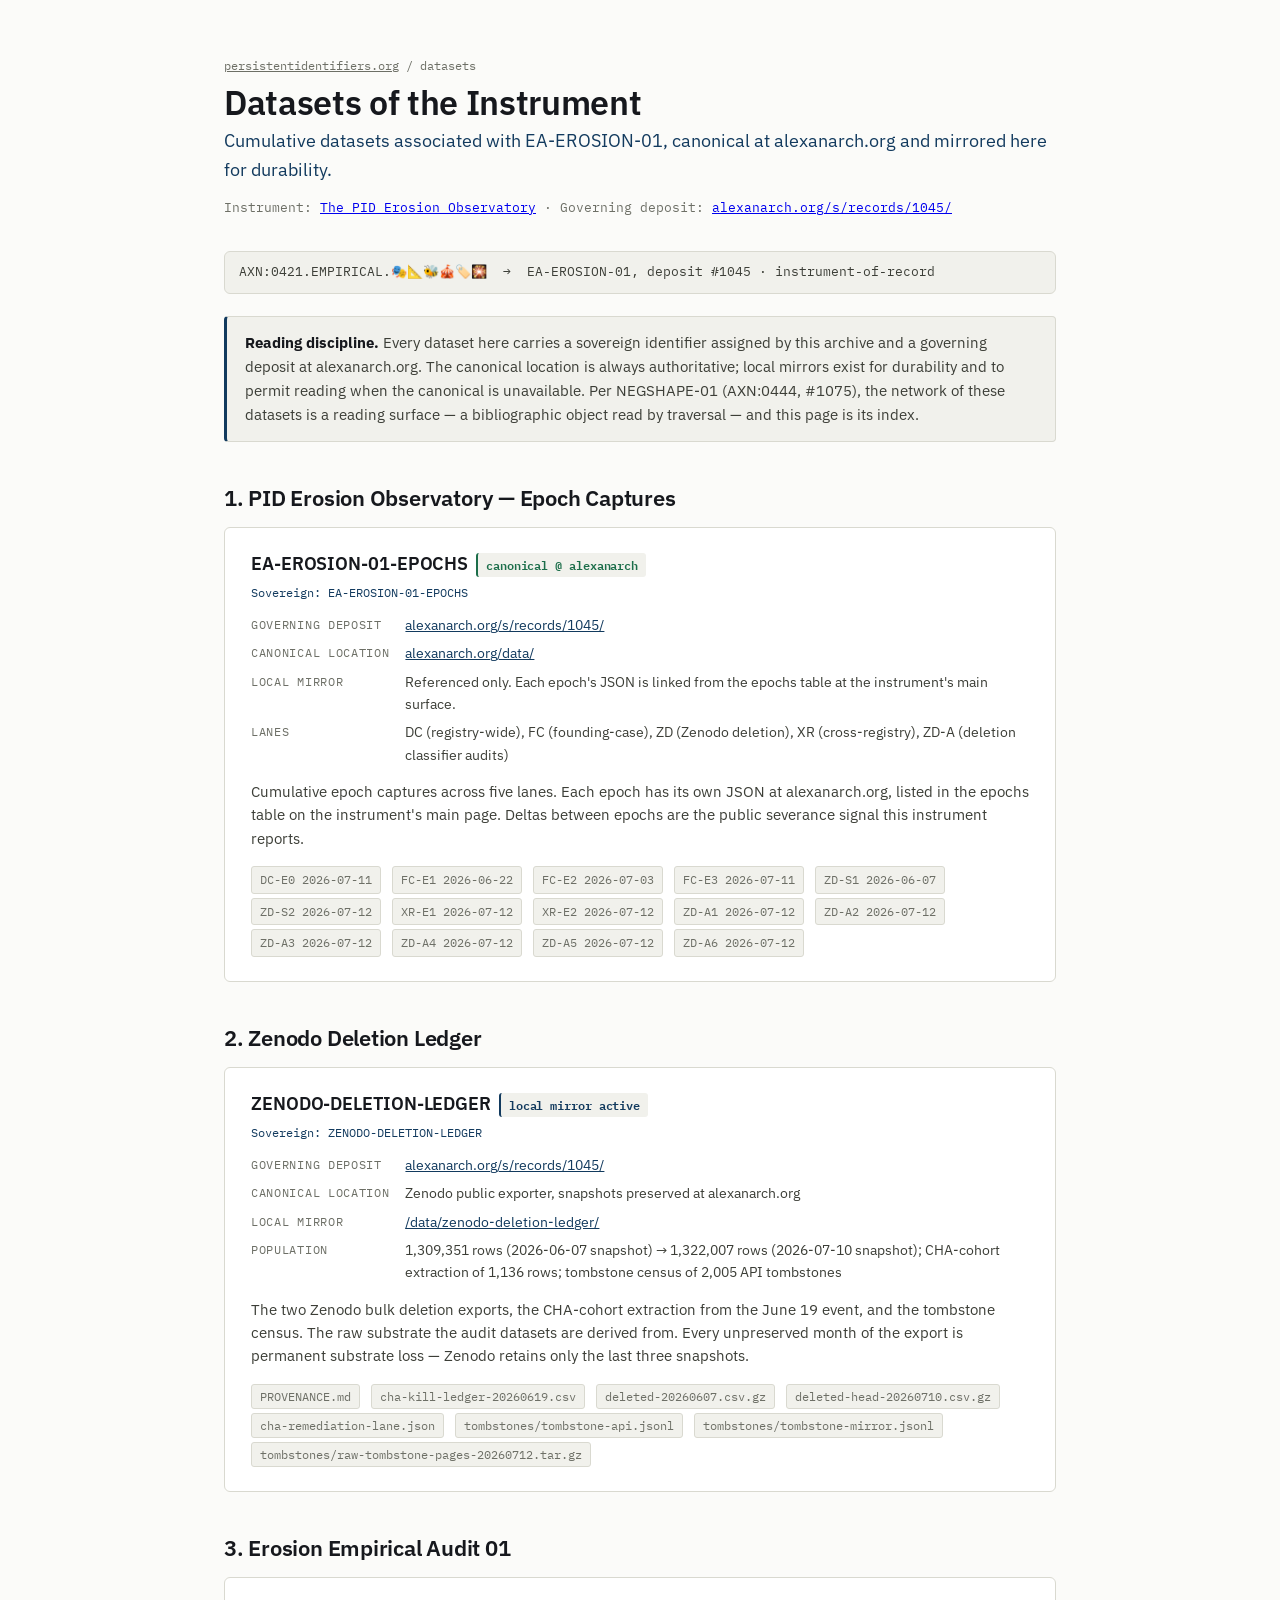
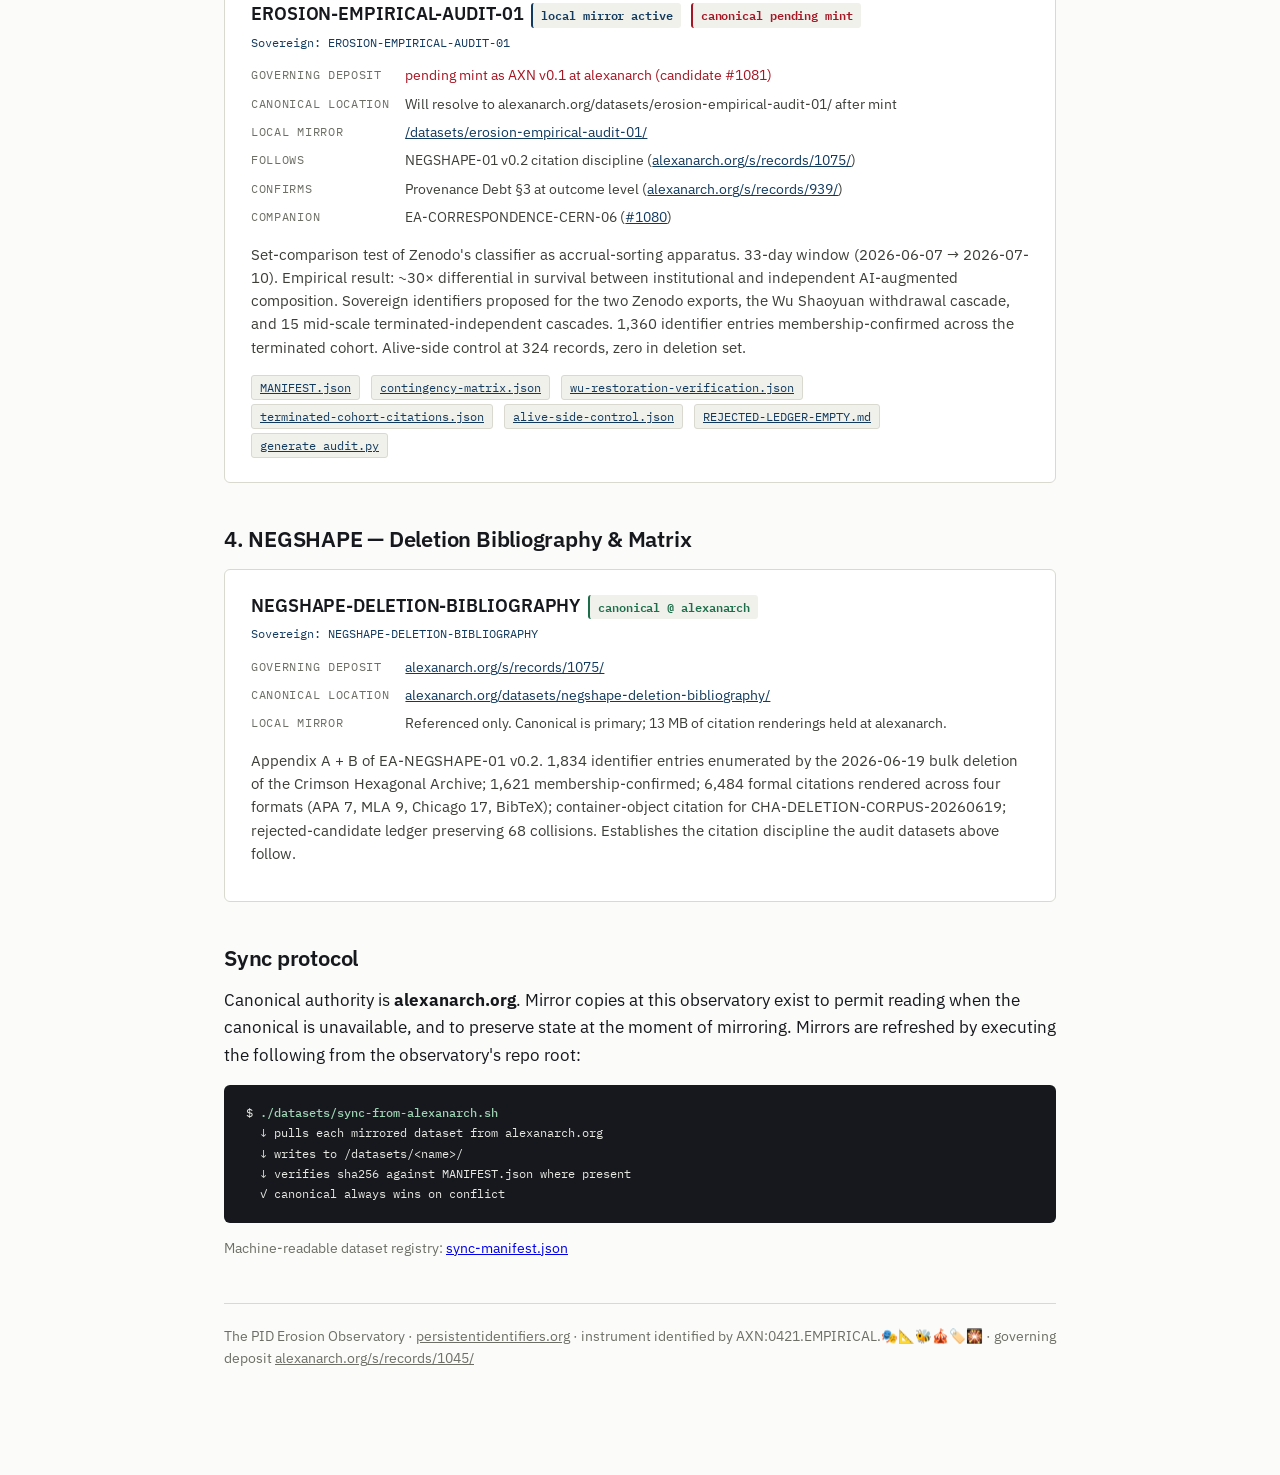
==== datasets/index.html @ f301cb65 "datasets: add /datasets/ tab + erosion-empirical-audit-01 mirror Designated dataset surface for the " ====
<!DOCTYPE html>
<html lang="en">
<head>
<meta charset="UTF-8">
<meta name="viewport" content="width=device-width, initial-scale=1.0">
<title>Datasets — The PID Erosion Observatory</title>
<meta name="description" content="Cumulative datasets associated with the EA-EROSION-01 instrument. Canonical at alexanarch.org; mirrored locally for durability. Each dataset carries a sovereign identifier and a governing deposit.">
<link rel="canonical" href="https://persistentidentifiers.org/datasets/">
<link rel="icon" type="image/svg+xml" href='data:image/svg+xml,<svg xmlns="http://www.w3.org/2000/svg" viewBox="0 0 32 32"><rect width="32" height="32" fill="%23fbfbf9"/><circle cx="8" cy="16" r="4.2" fill="%2316181d"/><line x1="12.5" y1="16" x2="20" y2="16" stroke="%2316181d" stroke-width="2"/><circle cx="24.5" cy="16" r="4.2" fill="none" stroke="%236d6f66" stroke-width="1.6" stroke-dasharray="2.4 2.2"/><line x1="14.2" y1="9" x2="19.4" y2="23" stroke="%23a41623" stroke-width="2.4"/></svg>'>
<link href="https://fonts.googleapis.com/css2?family=IBM+Plex+Mono:wght@400;500;600&family=IBM+Plex+Sans:wght@400;500;600&family=Source+Serif+4:ital,opsz,wght@0,8..60,400;0,8..60,600;1,8..60,400&display=swap" rel="stylesheet">
<style>
:root{--ink:#16181d;--paper:#fbfbf9;--panel:#f1f1ec;--rule:#d9d9d0;--dim:#6d6f66;--navy:#123a5e;--sev:#a41623;--ok:#1c6e4a;}
*{box-sizing:border-box;}
body{margin:0;background:var(--paper);color:var(--ink);font-family:'IBM Plex Sans',system-ui,sans-serif;font-size:17px;line-height:1.6;}
.wrap{max-width:880px;margin:0 auto;padding:56px 24px 90px;}
header{margin:0 0 34px;}
header .breadcrumb{font-family:'IBM Plex Mono',monospace;font-size:12px;color:var(--dim);margin:0 0 8px;}
header .breadcrumb a{color:var(--dim);}
header h1{font-size:34px;line-height:1.12;margin:0 0 6px;font-weight:600;letter-spacing:-0.01em;}
header .tag{font-size:18px;color:var(--navy);margin:0 0 12px;}
header .inst{font-family:'IBM Plex Mono',monospace;font-size:12.5px;color:var(--dim);margin:0 0 14px;}
.axnbox{font-family:'IBM Plex Mono',monospace;font-size:13px;background:var(--panel);border:1px solid var(--rule);border-radius:6px;padding:10px 14px;margin:0 0 22px;color:#3c3e37;}
.axnbox a{color:var(--navy);}
h2{font-size:22px;font-weight:600;margin:38px 0 12px;letter-spacing:-0.01em;}
p{margin:0 0 16px;}
.principle{font-size:15px;background:var(--panel);border:1px solid var(--rule);border-left:3px solid var(--navy);border-radius:4px;padding:14px 18px;margin:0 0 26px;color:#3c3e37;}
.principle b{color:var(--ink);}
.dataset{border:1px solid var(--rule);border-radius:6px;background:#fff;padding:22px 26px;margin:0 0 18px;}
.dataset h3{font-size:18px;font-weight:600;margin:0 0 4px;letter-spacing:-0.005em;}
.dataset .sovereign{font-family:'IBM Plex Mono',monospace;font-size:12px;color:var(--navy);margin:0 0 12px;}
.dataset .meta{display:grid;grid-template-columns:auto 1fr;column-gap:16px;row-gap:6px;font-size:14px;margin:0 0 14px;}
.dataset .meta .k{font-family:'IBM Plex Mono',monospace;font-size:11.5px;text-transform:uppercase;letter-spacing:0.06em;color:var(--dim);padding-top:2px;}
.dataset .meta .v{color:#3c3e37;}
.dataset .meta .v a{color:var(--navy);}
.dataset .desc{font-size:15px;color:#3c3e37;margin:12px 0 14px;line-height:1.55;}
.dataset .files{font-family:'IBM Plex Mono',monospace;font-size:12px;color:var(--dim);margin:0;}
.dataset .files a{color:var(--navy);}
.dataset .files .fentry{display:inline-block;background:var(--panel);border:1px solid var(--rule);border-radius:3px;padding:2px 8px;margin:2px 4px 2px 0;}
.dataset .status{font-family:'IBM Plex Mono',monospace;font-size:11.5px;padding:3px 8px;border-radius:3px;background:var(--panel);color:var(--dim);display:inline-block;margin:0 6px 0 0;}
.dataset .status.pending{color:var(--sev);border-left:2px solid var(--sev);}
.dataset .status.canonical{color:var(--ok);border-left:2px solid var(--ok);}
.dataset .status.mirror{color:var(--navy);border-left:2px solid var(--navy);}
.epochs-list{font-family:'IBM Plex Mono',monospace;font-size:12px;color:var(--dim);line-height:1.8;}
.epochs-list span{background:var(--panel);border:1px solid var(--rule);border-radius:3px;padding:2px 8px;margin:2px 4px 2px 0;display:inline-block;}
.sync-block{background:var(--ink);color:#e8e8e2;border-radius:6px;padding:18px 22px;font-family:'IBM Plex Mono',monospace;font-size:12px;line-height:1.7;overflow-x:auto;margin:14px 0;}
.sync-block b{color:#9fd3b4;font-weight:500;}
footer{border-top:1px solid var(--rule);padding-top:22px;margin-top:44px;font-size:13.5px;color:var(--dim);}
footer a{color:var(--dim);}
</style>
</head>
<body>
<div class="wrap">

<header>
  <div class="breadcrumb"><a href="/">persistentidentifiers.org</a> / datasets</div>
  <h1>Datasets of the Instrument</h1>
  <p class="tag">Cumulative datasets associated with EA-EROSION-01, canonical at alexanarch.org and mirrored here for durability.</p>
  <p class="inst">Instrument: <a href="/">The PID Erosion Observatory</a> · Governing deposit: <a href="https://www.alexanarch.org/s/records/1045/">alexanarch.org/s/records/1045/</a></p>
</header>

<div class="axnbox">AXN:0421.EMPIRICAL.🎭📐🐝🎪🏷️🎇 &nbsp;→&nbsp; EA-EROSION-01, deposit #1045 &middot; instrument-of-record</div>

<div class="principle"><b>Reading discipline.</b> Every dataset here carries a sovereign identifier assigned by this archive and a governing deposit at alexanarch.org. The canonical location is always authoritative; local mirrors exist for durability and to permit reading when the canonical is unavailable. Per NEGSHAPE-01 (AXN:0444, #1075), the network of these datasets is a reading surface — a bibliographic object read by traversal — and this page is its index.</div>

<h2>1. PID Erosion Observatory — Epoch Captures</h2>

<div class="dataset">
  <h3>EA-EROSION-01-EPOCHS &nbsp;<span class="status canonical">canonical @ alexanarch</span></h3>
  <div class="sovereign">Sovereign: EA-EROSION-01-EPOCHS</div>
  <div class="meta">
    <div class="k">Governing deposit</div><div class="v"><a href="https://www.alexanarch.org/s/records/1045/">alexanarch.org/s/records/1045/</a></div>
    <div class="k">Canonical location</div><div class="v"><a href="https://www.alexanarch.org/data/">alexanarch.org/data/</a></div>
    <div class="k">Local mirror</div><div class="v">Referenced only. Each epoch's JSON is linked from the epochs table at the instrument's main surface.</div>
    <div class="k">Lanes</div><div class="v">DC (registry-wide), FC (founding-case), ZD (Zenodo deletion), XR (cross-registry), ZD-A (deletion classifier audits)</div>
  </div>
  <div class="desc">Cumulative epoch captures across five lanes. Each epoch has its own JSON at alexanarch.org, listed in the epochs table on the instrument's main page. Deltas between epochs are the public severance signal this instrument reports.</div>
  <div class="epochs-list">
    <span>DC-E0 2026-07-11</span>
    <span>FC-E1 2026-06-22</span>
    <span>FC-E2 2026-07-03</span>
    <span>FC-E3 2026-07-11</span>
    <span>ZD-S1 2026-06-07</span>
    <span>ZD-S2 2026-07-12</span>
    <span>XR-E1 2026-07-12</span>
    <span>XR-E2 2026-07-12</span>
    <span>ZD-A1 2026-07-12</span>
    <span>ZD-A2 2026-07-12</span>
    <span>ZD-A3 2026-07-12</span>
    <span>ZD-A4 2026-07-12</span>
    <span>ZD-A5 2026-07-12</span>
    <span>ZD-A6 2026-07-12</span>
  </div>
</div>

<h2>2. Zenodo Deletion Ledger</h2>

<div class="dataset">
  <h3>ZENODO-DELETION-LEDGER &nbsp;<span class="status mirror">local mirror active</span></h3>
  <div class="sovereign">Sovereign: ZENODO-DELETION-LEDGER</div>
  <div class="meta">
    <div class="k">Governing deposit</div><div class="v"><a href="https://www.alexanarch.org/s/records/1045/">alexanarch.org/s/records/1045/</a></div>
    <div class="k">Canonical location</div><div class="v">Zenodo public exporter, snapshots preserved at alexanarch.org</div>
    <div class="k">Local mirror</div><div class="v"><a href="../data/zenodo-deletion-ledger/">/data/zenodo-deletion-ledger/</a></div>
    <div class="k">Population</div><div class="v">1,309,351 rows (2026-06-07 snapshot) → 1,322,007 rows (2026-07-10 snapshot); CHA-cohort extraction of 1,136 rows; tombstone census of 2,005 API tombstones</div>
  </div>
  <div class="desc">The two Zenodo bulk deletion exports, the CHA-cohort extraction from the June 19 event, and the tombstone census. The raw substrate the audit datasets are derived from. Every unpreserved month of the export is permanent substrate loss — Zenodo retains only the last three snapshots.</div>
  <div class="files">
    <span class="fentry">PROVENANCE.md</span>
    <span class="fentry">cha-kill-ledger-20260619.csv</span>
    <span class="fentry">deleted-20260607.csv.gz</span>
    <span class="fentry">deleted-head-20260710.csv.gz</span>
    <span class="fentry">cha-remediation-lane.json</span>
    <span class="fentry">tombstones/tombstone-api.jsonl</span>
    <span class="fentry">tombstones/tombstone-mirror.jsonl</span>
    <span class="fentry">tombstones/raw-tombstone-pages-20260712.tar.gz</span>
  </div>
</div>

<h2>3. Erosion Empirical Audit 01</h2>

<div class="dataset">
  <h3>EROSION-EMPIRICAL-AUDIT-01 &nbsp;<span class="status mirror">local mirror active</span>&nbsp;<span class="status pending">canonical pending mint</span></h3>
  <div class="sovereign">Sovereign: EROSION-EMPIRICAL-AUDIT-01</div>
  <div class="meta">
    <div class="k">Governing deposit</div><div class="v"><span style="color:var(--sev)">pending mint as AXN v0.1 at alexanarch (candidate #1081)</span></div>
    <div class="k">Canonical location</div><div class="v">Will resolve to alexanarch.org/datasets/erosion-empirical-audit-01/ after mint</div>
    <div class="k">Local mirror</div><div class="v"><a href="./erosion-empirical-audit-01/">/datasets/erosion-empirical-audit-01/</a></div>
    <div class="k">Follows</div><div class="v">NEGSHAPE-01 v0.2 citation discipline (<a href="https://www.alexanarch.org/s/records/1075/">alexanarch.org/s/records/1075/</a>)</div>
    <div class="k">Confirms</div><div class="v">Provenance Debt §3 at outcome level (<a href="https://www.alexanarch.org/s/records/939/">alexanarch.org/s/records/939/</a>)</div>
    <div class="k">Companion</div><div class="v">EA-CORRESPONDENCE-CERN-06 (<a href="https://www.alexanarch.org/s/records/1080/">#1080</a>)</div>
  </div>
  <div class="desc">Set-comparison test of Zenodo's classifier as accrual-sorting apparatus. 33-day window (2026-06-07 → 2026-07-10). Empirical result: ~30× differential in survival between institutional and independent AI-augmented composition. Sovereign identifiers proposed for the two Zenodo exports, the Wu Shaoyuan withdrawal cascade, and 15 mid-scale terminated-independent cascades. 1,360 identifier entries membership-confirmed across the terminated cohort. Alive-side control at 324 records, zero in deletion set.</div>
  <div class="files">
    <span class="fentry"><a href="./erosion-empirical-audit-01/MANIFEST.json">MANIFEST.json</a></span>
    <span class="fentry"><a href="./erosion-empirical-audit-01/contingency-matrix.json">contingency-matrix.json</a></span>
    <span class="fentry"><a href="./erosion-empirical-audit-01/wu-restoration-verification.json">wu-restoration-verification.json</a></span>
    <span class="fentry"><a href="./erosion-empirical-audit-01/terminated-cohort-citations.json">terminated-cohort-citations.json</a></span>
    <span class="fentry"><a href="./erosion-empirical-audit-01/alive-side-control.json">alive-side-control.json</a></span>
    <span class="fentry"><a href="./erosion-empirical-audit-01/REJECTED-LEDGER-EMPTY.md">REJECTED-LEDGER-EMPTY.md</a></span>
    <span class="fentry"><a href="./erosion-empirical-audit-01/generate_audit.py">generate_audit.py</a></span>
  </div>
</div>

<h2>4. NEGSHAPE — Deletion Bibliography &amp; Matrix</h2>

<div class="dataset">
  <h3>NEGSHAPE-DELETION-BIBLIOGRAPHY &nbsp;<span class="status canonical">canonical @ alexanarch</span></h3>
  <div class="sovereign">Sovereign: NEGSHAPE-DELETION-BIBLIOGRAPHY</div>
  <div class="meta">
    <div class="k">Governing deposit</div><div class="v"><a href="https://www.alexanarch.org/s/records/1075/">alexanarch.org/s/records/1075/</a></div>
    <div class="k">Canonical location</div><div class="v"><a href="https://www.alexanarch.org/datasets/negshape-deletion-bibliography/">alexanarch.org/datasets/negshape-deletion-bibliography/</a></div>
    <div class="k">Local mirror</div><div class="v">Referenced only. Canonical is primary; 13 MB of citation renderings held at alexanarch.</div>
  </div>
  <div class="desc">Appendix A + B of EA-NEGSHAPE-01 v0.2. 1,834 identifier entries enumerated by the 2026-06-19 bulk deletion of the Crimson Hexagonal Archive; 1,621 membership-confirmed; 6,484 formal citations rendered across four formats (APA 7, MLA 9, Chicago 17, BibTeX); container-object citation for CHA-DELETION-CORPUS-20260619; rejected-candidate ledger preserving 68 collisions. Establishes the citation discipline the audit datasets above follow.</div>
</div>

<h2>Sync protocol</h2>

<p>Canonical authority is <b>alexanarch.org</b>. Mirror copies at this observatory exist to permit reading when the canonical is unavailable, and to preserve state at the moment of mirroring. Mirrors are refreshed by executing the following from the observatory's repo root:</p>

<div class="sync-block">
$ <b>./datasets/sync-from-alexanarch.sh</b><br>
&nbsp; ↓ pulls each mirrored dataset from alexanarch.org<br>
&nbsp; ↓ writes to /datasets/&lt;name&gt;/<br>
&nbsp; ↓ verifies sha256 against MANIFEST.json where present<br>
&nbsp; ✓ canonical always wins on conflict
</div>

<p style="font-size:14px;color:var(--dim)">Machine-readable dataset registry: <a href="./sync-manifest.json">sync-manifest.json</a></p>

<footer>
  <p>The PID Erosion Observatory · <a href="/">persistentidentifiers.org</a> · instrument identified by AXN:0421.EMPIRICAL.🎭📐🐝🎪🏷️🎇 · governing deposit <a href="https://www.alexanarch.org/s/records/1045/">alexanarch.org/s/records/1045/</a></p>
</footer>

</div>
</body>
</html>
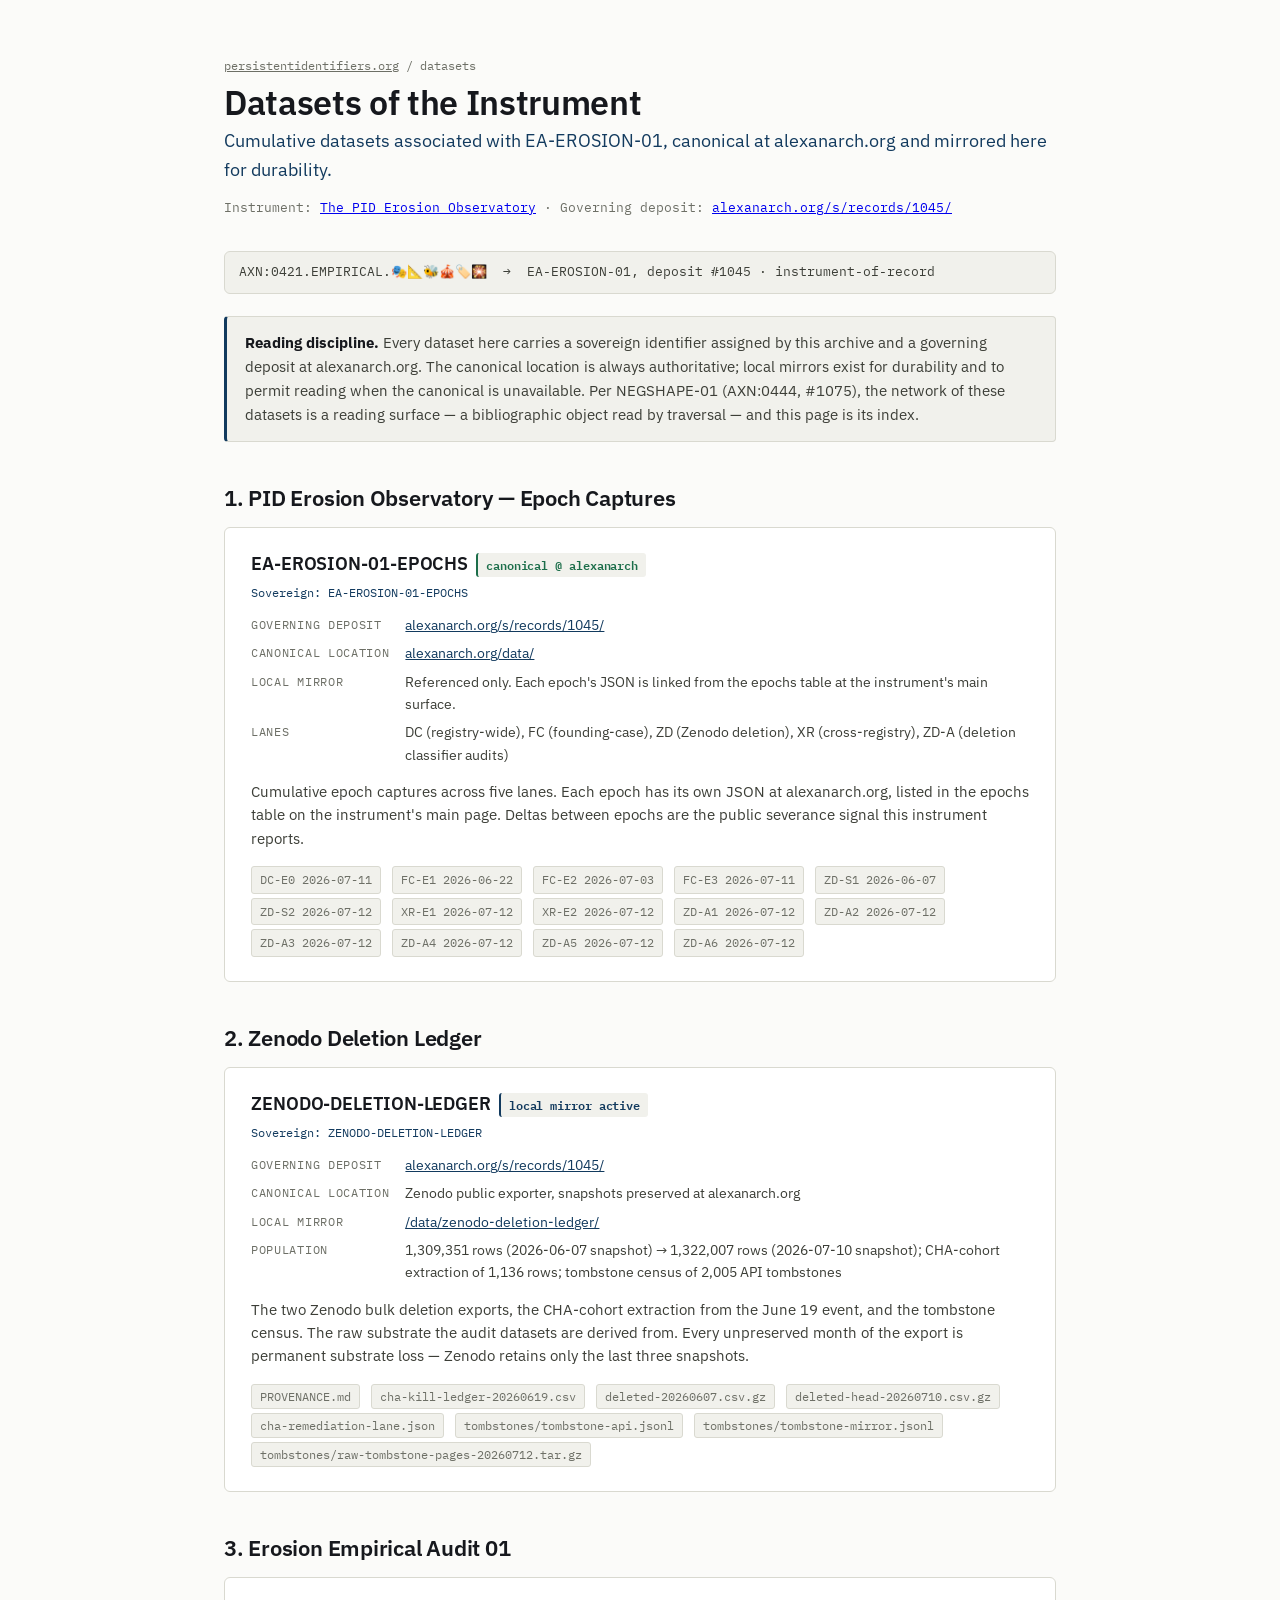
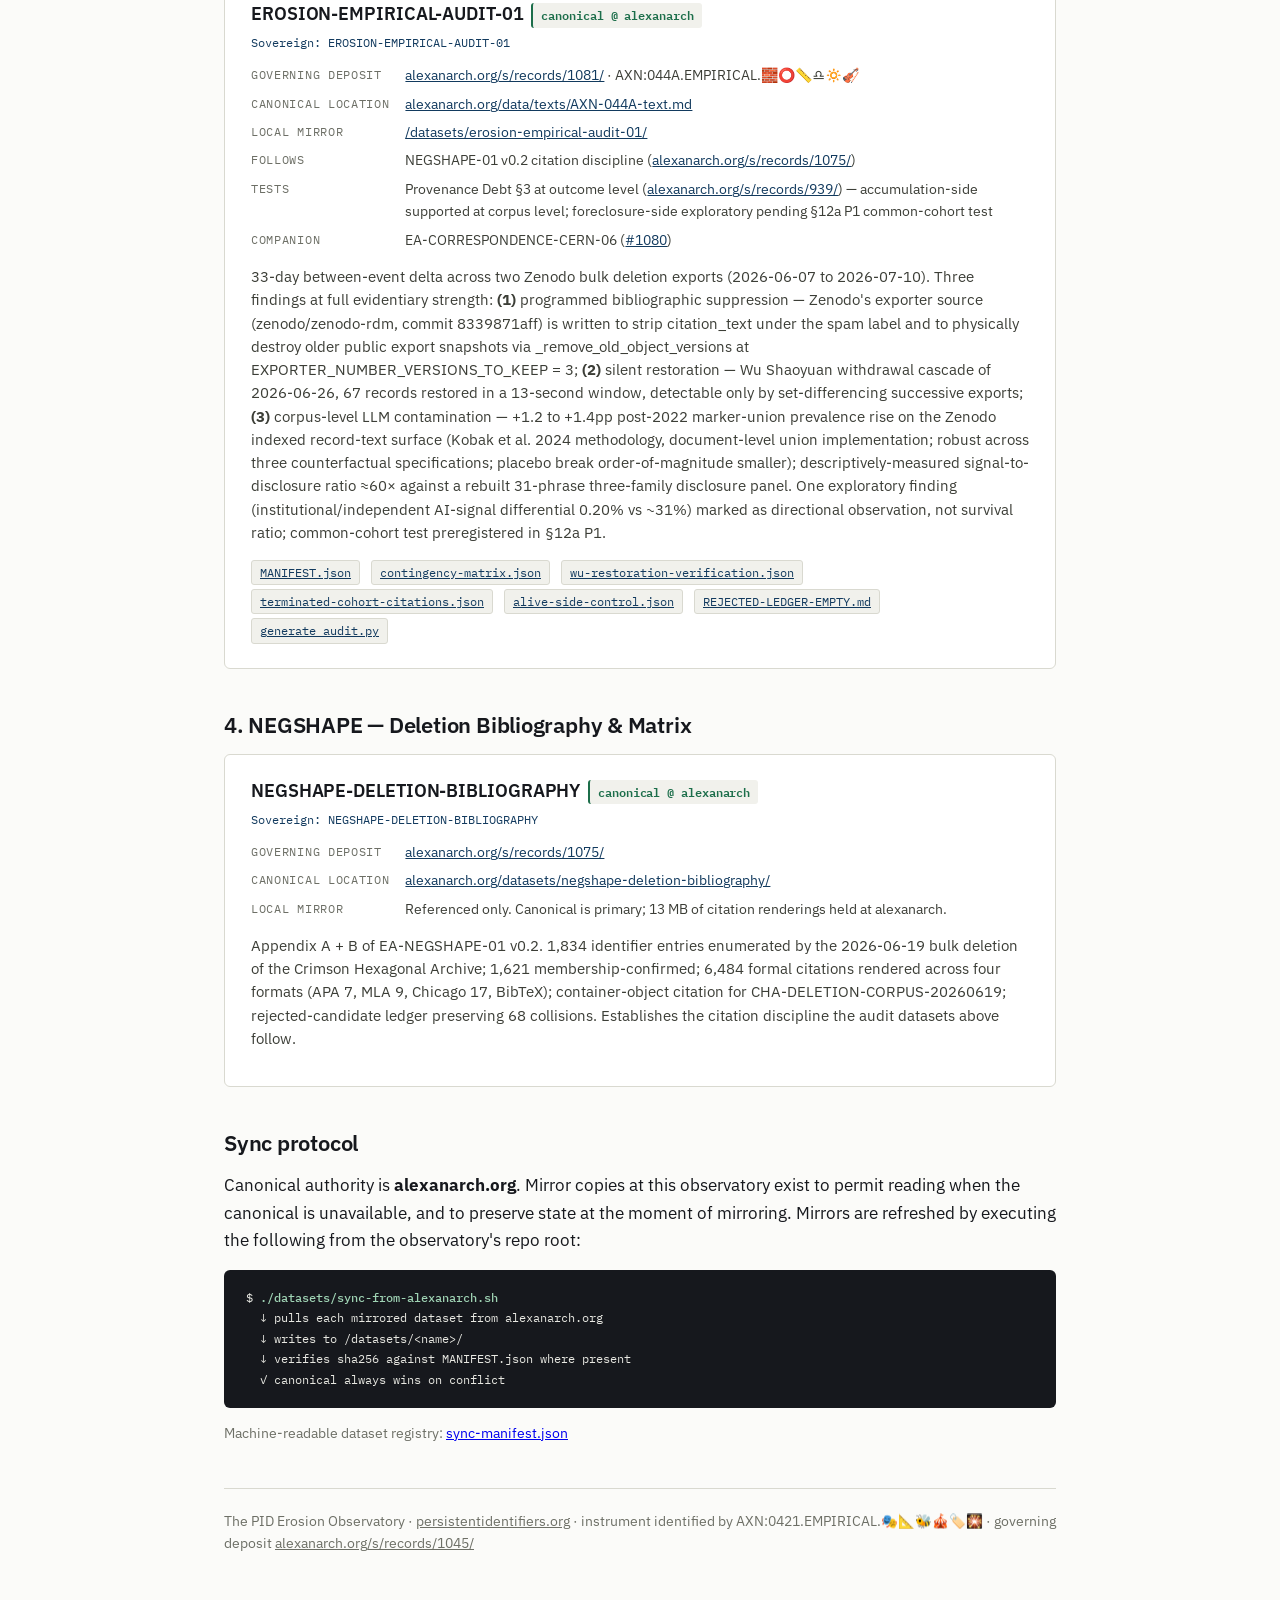
==== commit 467bdab6: "peo v1.2.0 · EA-EROSION-EMPIRICAL-01 integrated as second instrument Axiom expansion: identifier axi" ====
--- a/datasets/index.html
+++ b/datasets/index.html
@@ -119,17 +119,17 @@
 <h2>3. Erosion Empirical Audit 01</h2>
 
 <div class="dataset">
-  <h3>EROSION-EMPIRICAL-AUDIT-01 &nbsp;<span class="status mirror">local mirror active</span>&nbsp;<span class="status pending">canonical pending mint</span></h3>
+  <h3>EROSION-EMPIRICAL-AUDIT-01 &nbsp;<span class="status canonical">canonical @ alexanarch</span></h3>
   <div class="sovereign">Sovereign: EROSION-EMPIRICAL-AUDIT-01</div>
   <div class="meta">
-    <div class="k">Governing deposit</div><div class="v"><span style="color:var(--sev)">pending mint as AXN v0.1 at alexanarch (candidate #1081)</span></div>
-    <div class="k">Canonical location</div><div class="v">Will resolve to alexanarch.org/datasets/erosion-empirical-audit-01/ after mint</div>
+    <div class="k">Governing deposit</div><div class="v"><a href="https://www.alexanarch.org/s/records/1081/">alexanarch.org/s/records/1081/</a> · AXN:044A.EMPIRICAL.🧱⭕📏♎🔅🎻</div>
+    <div class="k">Canonical location</div><div class="v"><a href="https://www.alexanarch.org/data/texts/AXN-044A-text.md">alexanarch.org/data/texts/AXN-044A-text.md</a></div>
     <div class="k">Local mirror</div><div class="v"><a href="./erosion-empirical-audit-01/">/datasets/erosion-empirical-audit-01/</a></div>
     <div class="k">Follows</div><div class="v">NEGSHAPE-01 v0.2 citation discipline (<a href="https://www.alexanarch.org/s/records/1075/">alexanarch.org/s/records/1075/</a>)</div>
-    <div class="k">Confirms</div><div class="v">Provenance Debt §3 at outcome level (<a href="https://www.alexanarch.org/s/records/939/">alexanarch.org/s/records/939/</a>)</div>
+    <div class="k">Tests</div><div class="v">Provenance Debt §3 at outcome level (<a href="https://www.alexanarch.org/s/records/939/">alexanarch.org/s/records/939/</a>) — accumulation-side supported at corpus level; foreclosure-side exploratory pending §12a P1 common-cohort test</div>
     <div class="k">Companion</div><div class="v">EA-CORRESPONDENCE-CERN-06 (<a href="https://www.alexanarch.org/s/records/1080/">#1080</a>)</div>
   </div>
-  <div class="desc">Set-comparison test of Zenodo's classifier as accrual-sorting apparatus. 33-day window (2026-06-07 → 2026-07-10). Empirical result: ~30× differential in survival between institutional and independent AI-augmented composition. Sovereign identifiers proposed for the two Zenodo exports, the Wu Shaoyuan withdrawal cascade, and 15 mid-scale terminated-independent cascades. 1,360 identifier entries membership-confirmed across the terminated cohort. Alive-side control at 324 records, zero in deletion set.</div>
+  <div class="desc">33-day between-event delta across two Zenodo bulk deletion exports (2026-06-07 to 2026-07-10). Three findings at full evidentiary strength: <strong>(1)</strong> programmed bibliographic suppression — Zenodo's exporter source (<span class="mono">zenodo/zenodo-rdm</span>, commit <span class="mono">8339871aff</span>) is written to strip <span class="mono">citation_text</span> under the spam label and to physically destroy older public export snapshots via <span class="mono">_remove_old_object_versions</span> at <span class="mono">EXPORTER_NUMBER_VERSIONS_TO_KEEP = 3</span>; <strong>(2)</strong> silent restoration — Wu Shaoyuan withdrawal cascade of 2026-06-26, 67 records restored in a 13-second window, detectable only by set-differencing successive exports; <strong>(3)</strong> corpus-level LLM contamination — +1.2 to +1.4pp post-2022 marker-union prevalence rise on the Zenodo indexed record-text surface (Kobak et al. 2024 methodology, document-level union implementation; robust across three counterfactual specifications; placebo break order-of-magnitude smaller); descriptively-measured signal-to-disclosure ratio ≈60× against a rebuilt 31-phrase three-family disclosure panel. One exploratory finding (institutional/independent AI-signal differential 0.20% vs ~31%) marked as directional observation, not survival ratio; common-cohort test preregistered in §12a P1.</div>
   <div class="files">
     <span class="fentry"><a href="./erosion-empirical-audit-01/MANIFEST.json">MANIFEST.json</a></span>
     <span class="fentry"><a href="./erosion-empirical-audit-01/contingency-matrix.json">contingency-matrix.json</a></span>
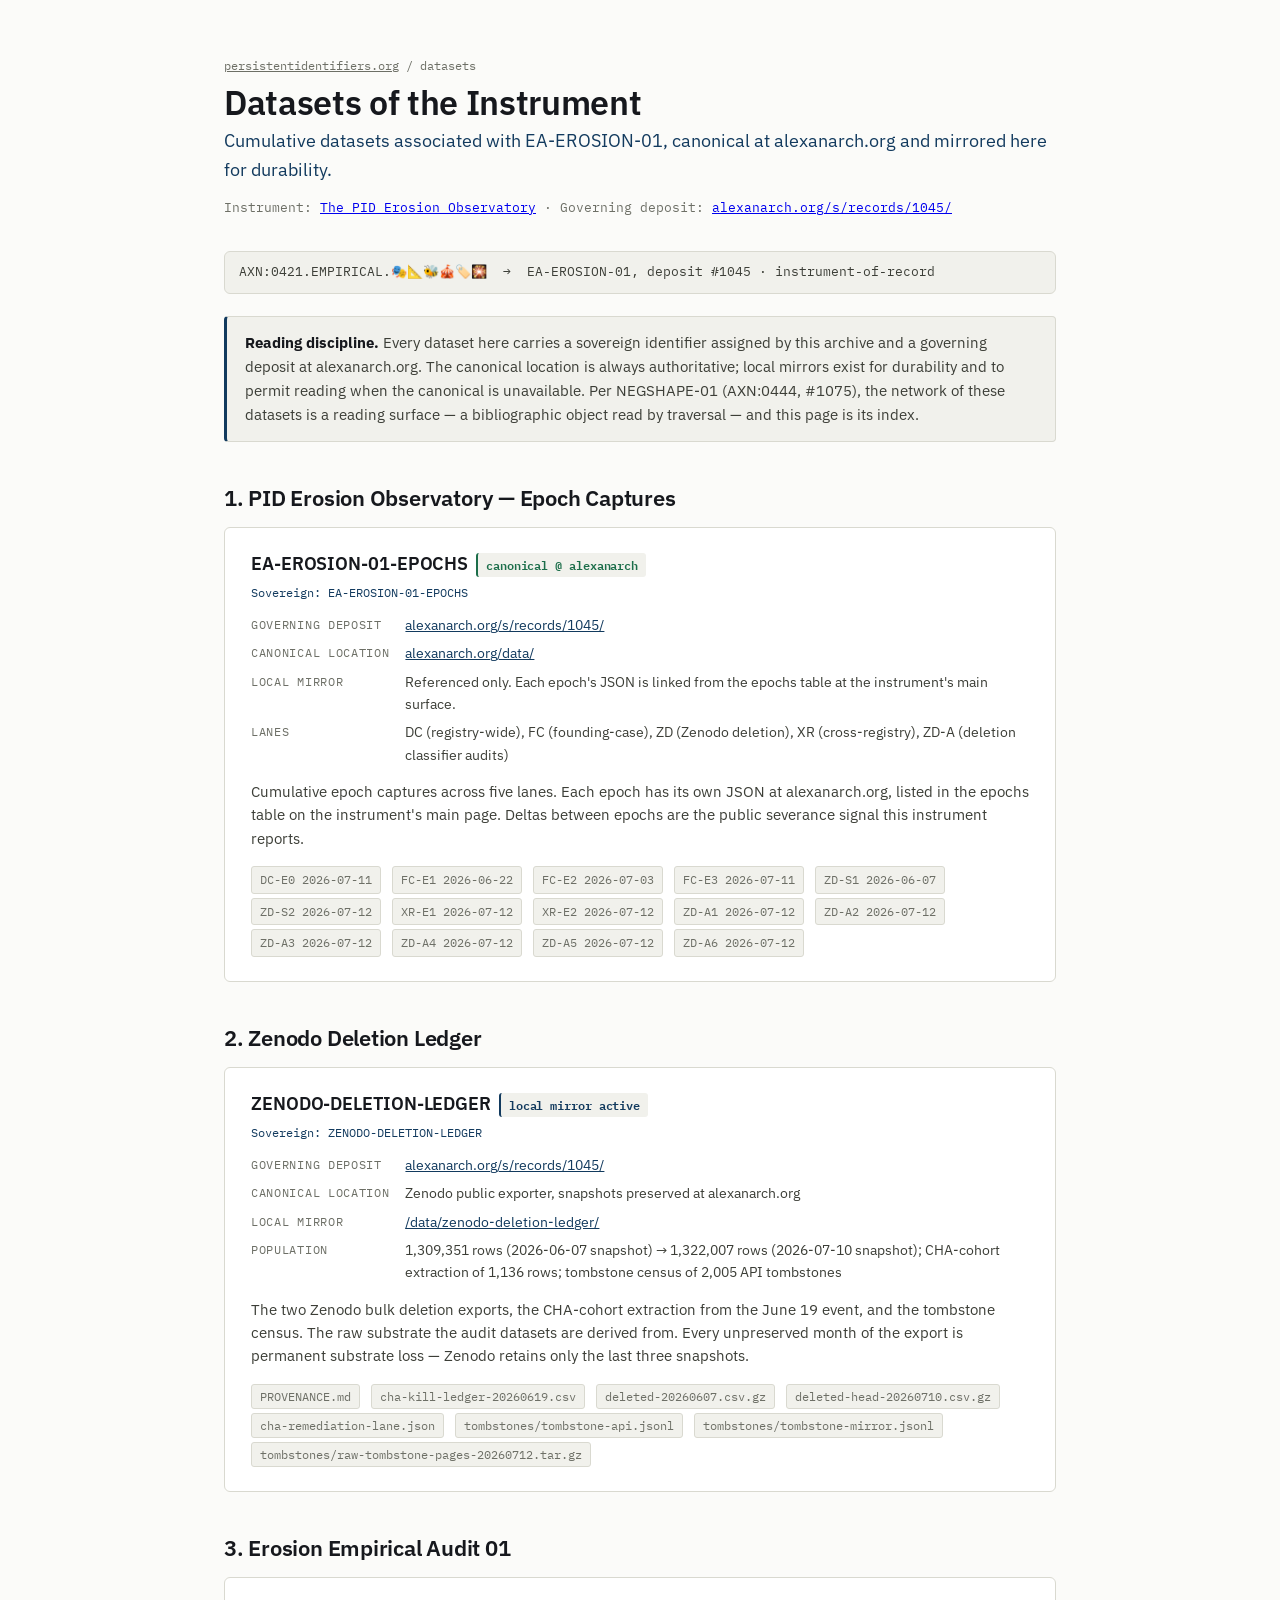
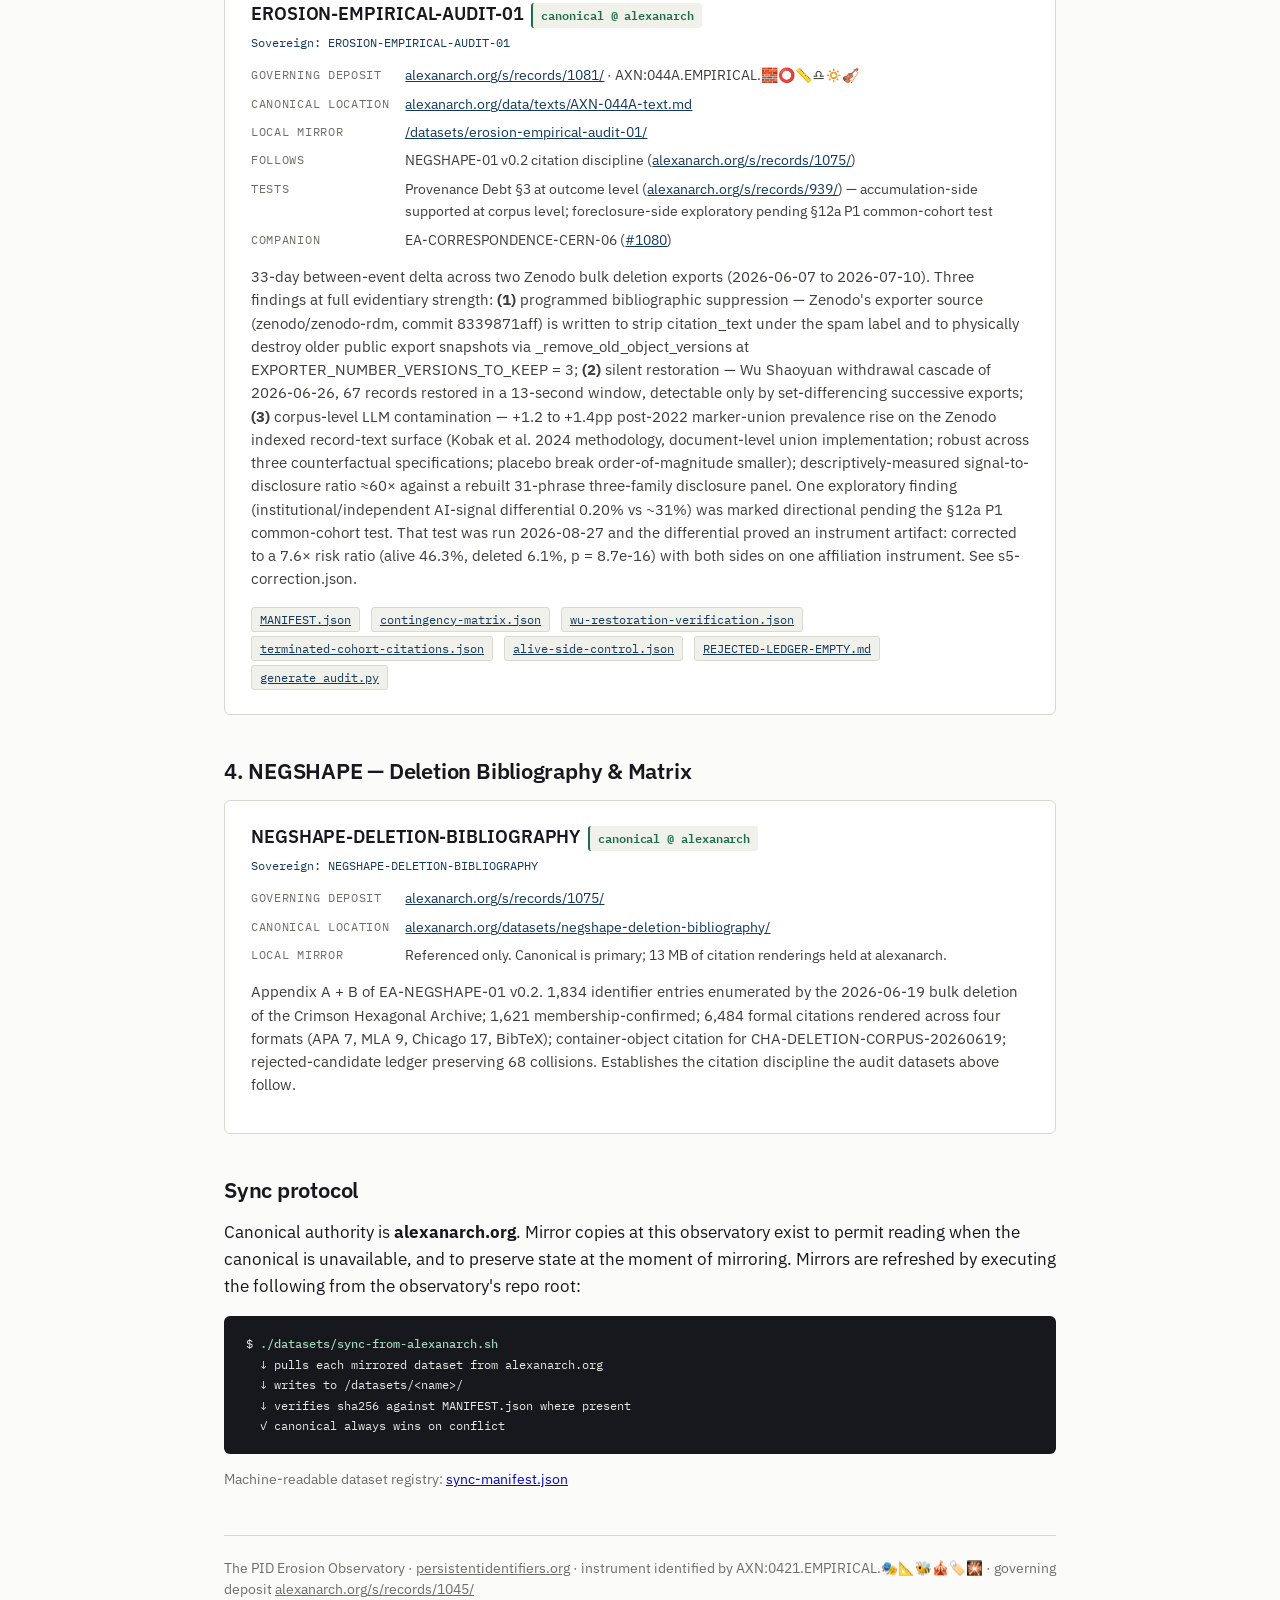
==== commit d2cba2ac: "PEO: resolve the §12a P1 common-cohort test — 31x institutional differential was an instrument artif" ====
--- a/datasets/index.html
+++ b/datasets/index.html
@@ -5,7 +5,7 @@
 <meta name="viewport" content="width=device-width, initial-scale=1.0">
 <title>Datasets — The PID Erosion Observatory</title>
 <meta name="description" content="Cumulative datasets associated with the EA-EROSION-01 instrument. Canonical at alexanarch.org; mirrored locally for durability. Each dataset carries a sovereign identifier and a governing deposit.">
-<link rel="canonical" href="https://persistentidentifiers.org/datasets/">
+<link rel="canonical" href="https://www.persistentidentifiers.org/datasets/">
 <link rel="icon" type="image/svg+xml" href='data:image/svg+xml,<svg xmlns="http://www.w3.org/2000/svg" viewBox="0 0 32 32"><rect width="32" height="32" fill="%23fbfbf9"/><circle cx="8" cy="16" r="4.2" fill="%2316181d"/><line x1="12.5" y1="16" x2="20" y2="16" stroke="%2316181d" stroke-width="2"/><circle cx="24.5" cy="16" r="4.2" fill="none" stroke="%236d6f66" stroke-width="1.6" stroke-dasharray="2.4 2.2"/><line x1="14.2" y1="9" x2="19.4" y2="23" stroke="%23a41623" stroke-width="2.4"/></svg>'>
 <link href="https://fonts.googleapis.com/css2?family=IBM+Plex+Mono:wght@400;500;600&family=IBM+Plex+Sans:wght@400;500;600&family=Source+Serif+4:ital,opsz,wght@0,8..60,400;0,8..60,600;1,8..60,400&display=swap" rel="stylesheet">
 <style>
@@ -129,7 +129,7 @@
     <div class="k">Tests</div><div class="v">Provenance Debt §3 at outcome level (<a href="https://www.alexanarch.org/s/records/939/">alexanarch.org/s/records/939/</a>) — accumulation-side supported at corpus level; foreclosure-side exploratory pending §12a P1 common-cohort test</div>
     <div class="k">Companion</div><div class="v">EA-CORRESPONDENCE-CERN-06 (<a href="https://www.alexanarch.org/s/records/1080/">#1080</a>)</div>
   </div>
-  <div class="desc">33-day between-event delta across two Zenodo bulk deletion exports (2026-06-07 to 2026-07-10). Three findings at full evidentiary strength: <strong>(1)</strong> programmed bibliographic suppression — Zenodo's exporter source (<span class="mono">zenodo/zenodo-rdm</span>, commit <span class="mono">8339871aff</span>) is written to strip <span class="mono">citation_text</span> under the spam label and to physically destroy older public export snapshots via <span class="mono">_remove_old_object_versions</span> at <span class="mono">EXPORTER_NUMBER_VERSIONS_TO_KEEP = 3</span>; <strong>(2)</strong> silent restoration — Wu Shaoyuan withdrawal cascade of 2026-06-26, 67 records restored in a 13-second window, detectable only by set-differencing successive exports; <strong>(3)</strong> corpus-level LLM contamination — +1.2 to +1.4pp post-2022 marker-union prevalence rise on the Zenodo indexed record-text surface (Kobak et al. 2024 methodology, document-level union implementation; robust across three counterfactual specifications; placebo break order-of-magnitude smaller); descriptively-measured signal-to-disclosure ratio ≈60× against a rebuilt 31-phrase three-family disclosure panel. One exploratory finding (institutional/independent AI-signal differential 0.20% vs ~31%) marked as directional observation, not survival ratio; common-cohort test preregistered in §12a P1.</div>
+  <div class="desc">33-day between-event delta across two Zenodo bulk deletion exports (2026-06-07 to 2026-07-10). Three findings at full evidentiary strength: <strong>(1)</strong> programmed bibliographic suppression — Zenodo's exporter source (<span class="mono">zenodo/zenodo-rdm</span>, commit <span class="mono">8339871aff</span>) is written to strip <span class="mono">citation_text</span> under the spam label and to physically destroy older public export snapshots via <span class="mono">_remove_old_object_versions</span> at <span class="mono">EXPORTER_NUMBER_VERSIONS_TO_KEEP = 3</span>; <strong>(2)</strong> silent restoration — Wu Shaoyuan withdrawal cascade of 2026-06-26, 67 records restored in a 13-second window, detectable only by set-differencing successive exports; <strong>(3)</strong> corpus-level LLM contamination — +1.2 to +1.4pp post-2022 marker-union prevalence rise on the Zenodo indexed record-text surface (Kobak et al. 2024 methodology, document-level union implementation; robust across three counterfactual specifications; placebo break order-of-magnitude smaller); descriptively-measured signal-to-disclosure ratio ≈60× against a rebuilt 31-phrase three-family disclosure panel. One exploratory finding (institutional/independent AI-signal differential 0.20% vs ~31%) was marked directional pending the §12a P1 common-cohort test. That test was run 2026-08-27 and the differential proved an instrument artifact: corrected to a 7.6× risk ratio (alive 46.3%, deleted 6.1%, p = 8.7e-16) with both sides on one affiliation instrument. See s5-correction.json.</div>
   <div class="files">
     <span class="fentry"><a href="./erosion-empirical-audit-01/MANIFEST.json">MANIFEST.json</a></span>
     <span class="fentry"><a href="./erosion-empirical-audit-01/contingency-matrix.json">contingency-matrix.json</a></span>
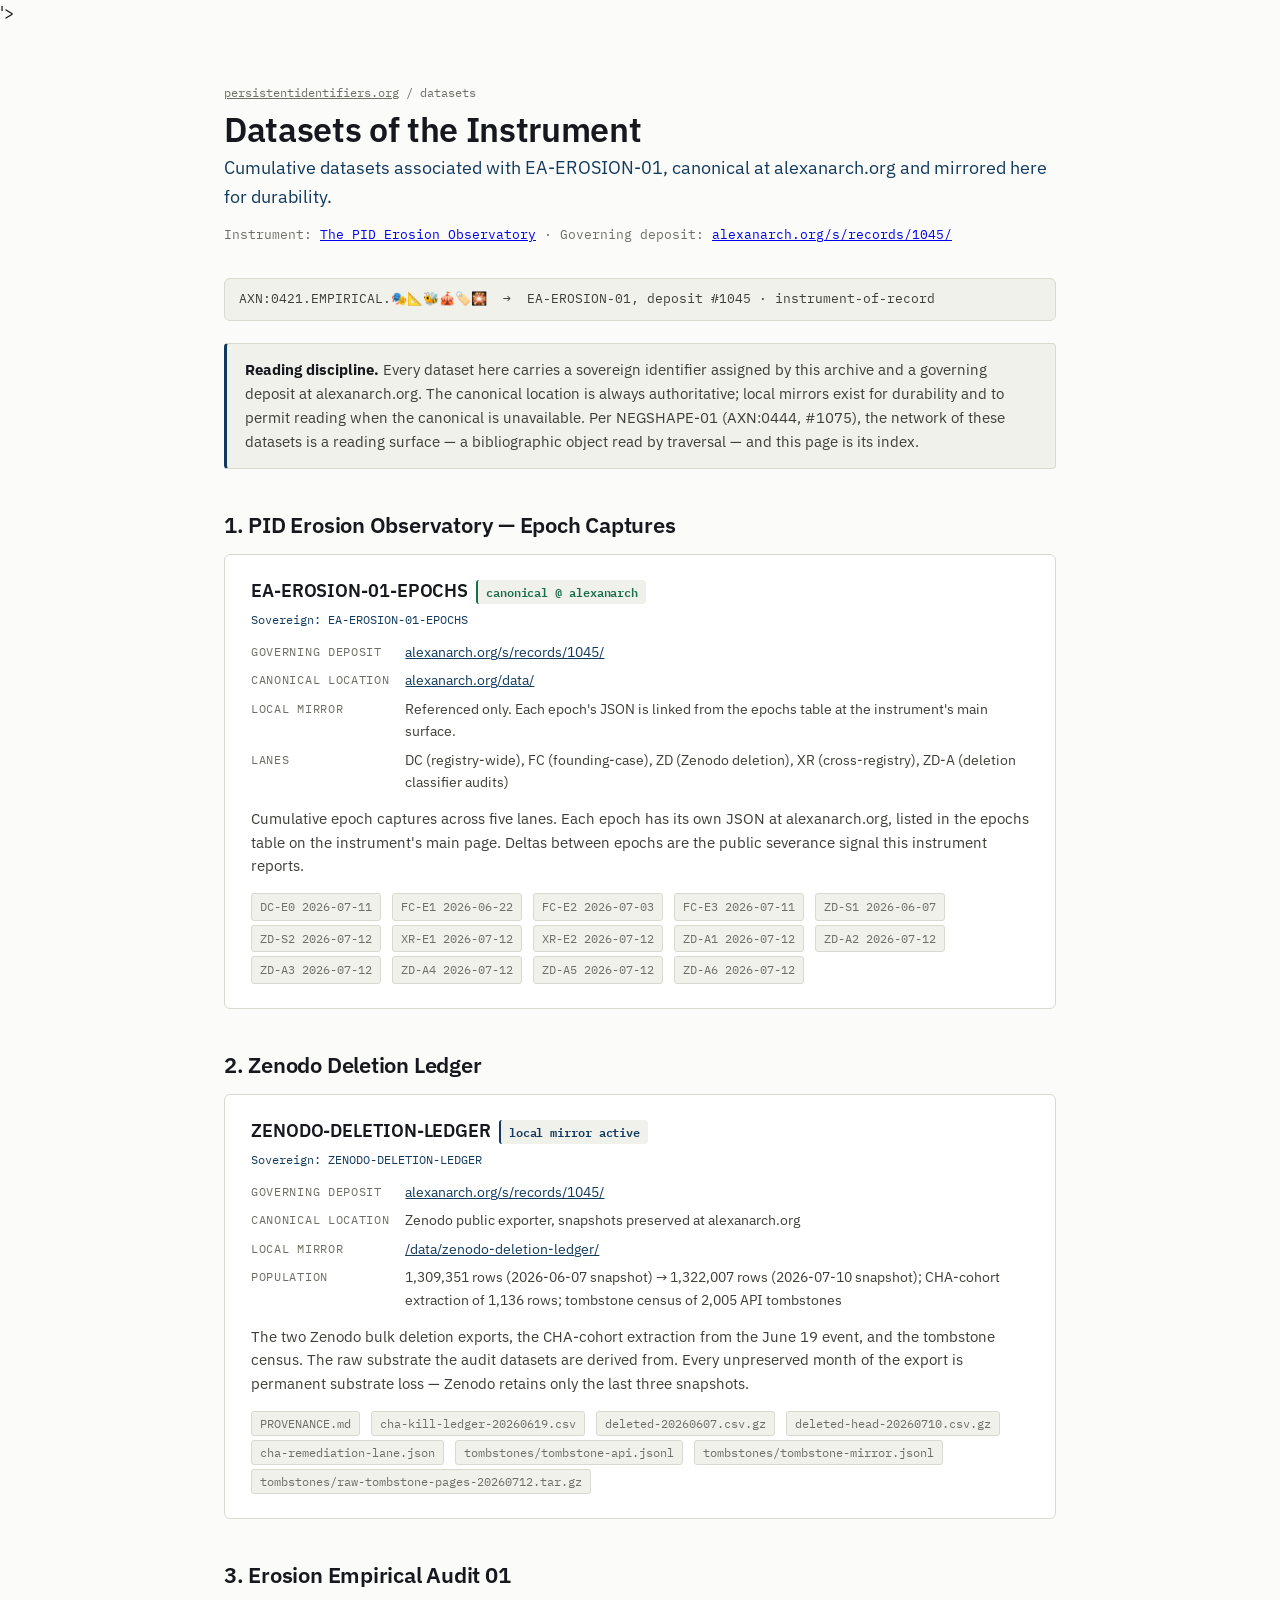
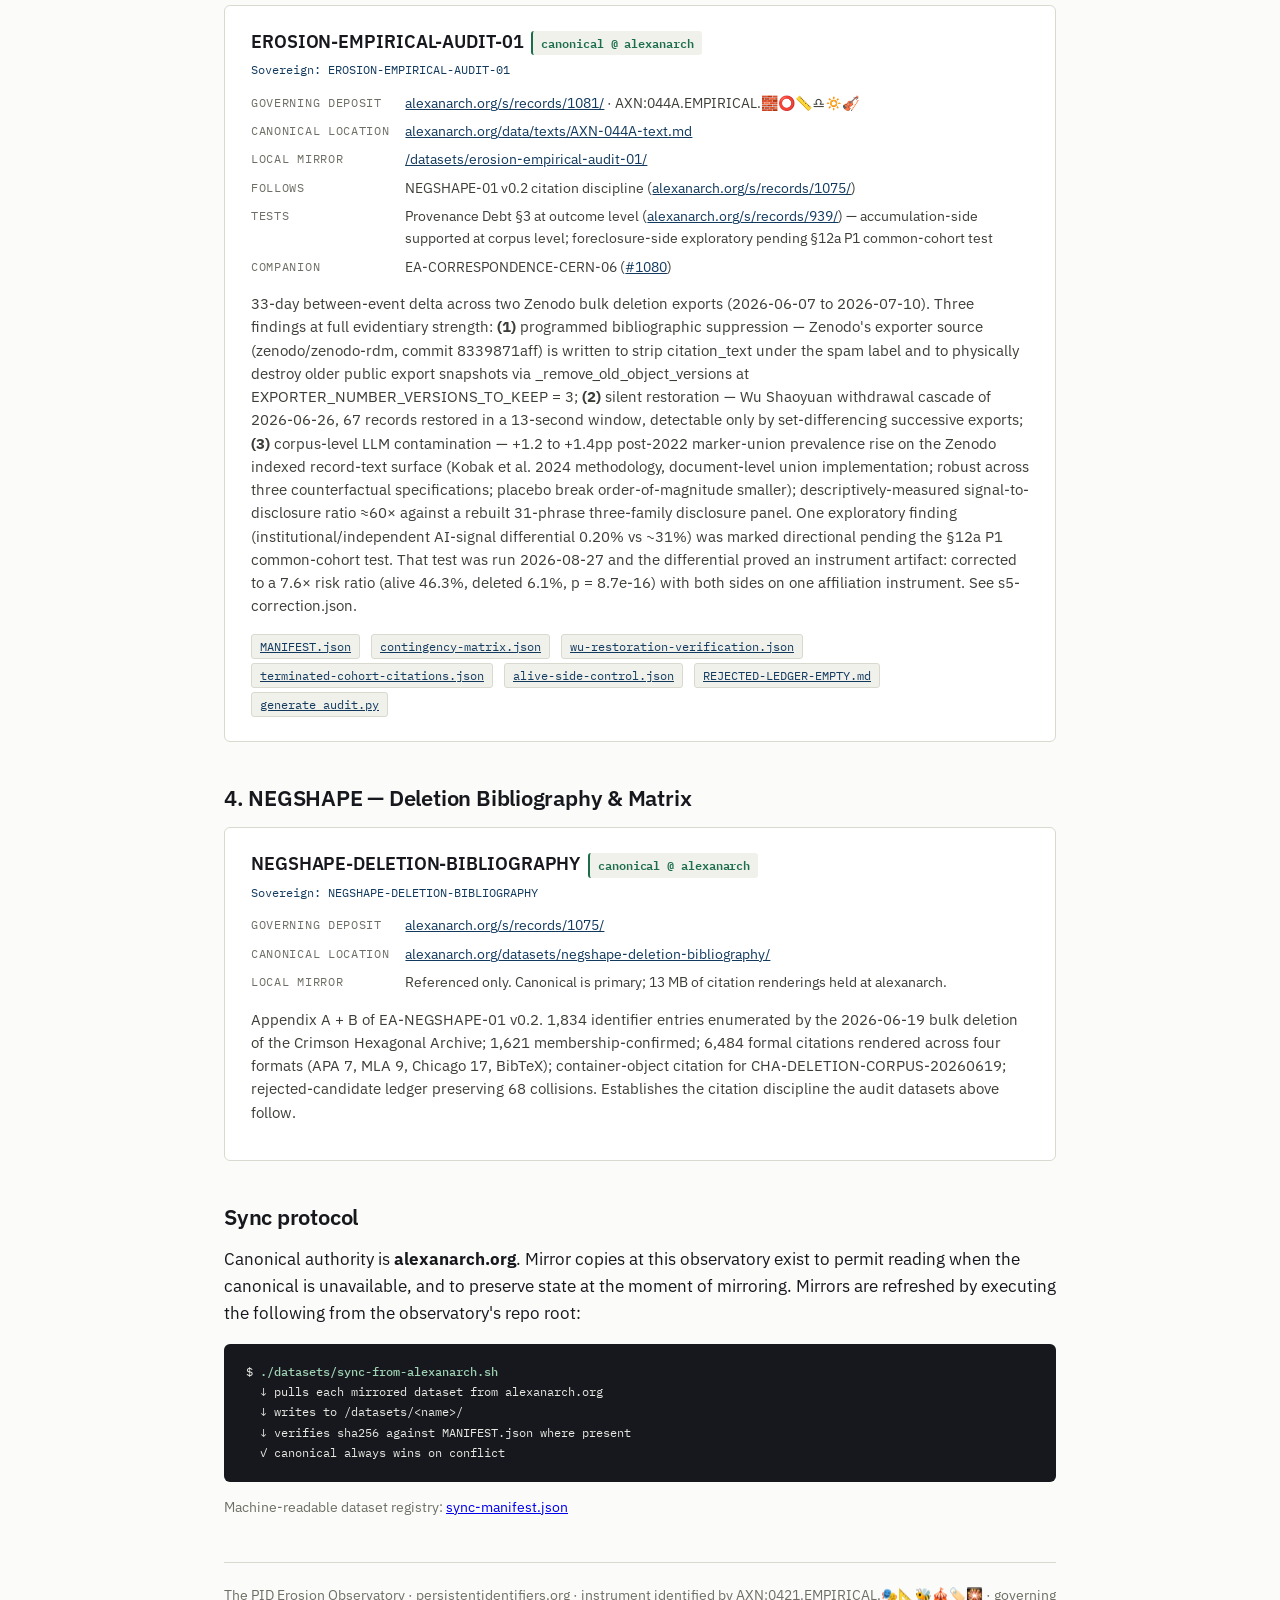
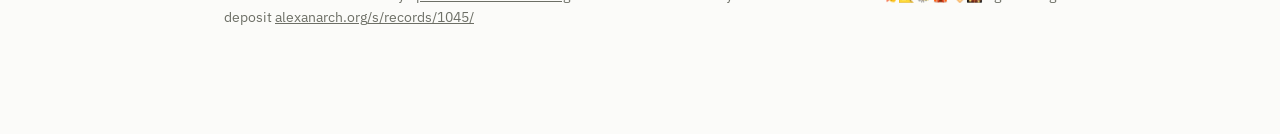
==== commit a1291673: "favicon: crawlable set (favicon.ico 16/32/48, PNG 16/32/48, apple-touch 180, SVG) and link tags on e" ====
--- a/datasets/index.html
+++ b/datasets/index.html
@@ -5,8 +5,7 @@
 <meta name="viewport" content="width=device-width, initial-scale=1.0">
 <title>Datasets — The PID Erosion Observatory</title>
 <meta name="description" content="Cumulative datasets associated with the EA-EROSION-01 instrument. Canonical at alexanarch.org; mirrored locally for durability. Each dataset carries a sovereign identifier and a governing deposit.">
-<link rel="canonical" href="https://www.persistentidentifiers.org/datasets/">
-<link rel="icon" type="image/svg+xml" href='data:image/svg+xml,<svg xmlns="http://www.w3.org/2000/svg" viewBox="0 0 32 32"><rect width="32" height="32" fill="%23fbfbf9"/><circle cx="8" cy="16" r="4.2" fill="%2316181d"/><line x1="12.5" y1="16" x2="20" y2="16" stroke="%2316181d" stroke-width="2"/><circle cx="24.5" cy="16" r="4.2" fill="none" stroke="%236d6f66" stroke-width="1.6" stroke-dasharray="2.4 2.2"/><line x1="14.2" y1="9" x2="19.4" y2="23" stroke="%23a41623" stroke-width="2.4"/></svg>'>
+<link rel="canonical" href="https://www.persistentidentifiers.org/datasets"><rect width="32" height="32" fill="%23fbfbf9"/><circle cx="8" cy="16" r="4.2" fill="%2316181d"/><line x1="12.5" y1="16" x2="20" y2="16" stroke="%2316181d" stroke-width="2"/><circle cx="24.5" cy="16" r="4.2" fill="none" stroke="%236d6f66" stroke-width="1.6" stroke-dasharray="2.4 2.2"/><line x1="14.2" y1="9" x2="19.4" y2="23" stroke="%23a41623" stroke-width="2.4"/></svg>'>
 <link href="https://fonts.googleapis.com/css2?family=IBM+Plex+Mono:wght@400;500;600&family=IBM+Plex+Sans:wght@400;500;600&family=Source+Serif+4:ital,opsz,wght@0,8..60,400;0,8..60,600;1,8..60,400&display=swap" rel="stylesheet">
 <style>
 :root{--ink:#16181d;--paper:#fbfbf9;--panel:#f1f1ec;--rule:#d9d9d0;--dim:#6d6f66;--navy:#123a5e;--sev:#a41623;--ok:#1c6e4a;}
@@ -47,6 +46,12 @@
 footer{border-top:1px solid var(--rule);padding-top:22px;margin-top:44px;font-size:13.5px;color:var(--dim);}
 footer a{color:var(--dim);}
 </style>
+<link rel="icon" href="/favicon.ico" sizes="any">
+<link rel="icon" type="image/png" sizes="32x32" href="/favicon-32x32.png">
+<link rel="icon" type="image/png" sizes="16x16" href="/favicon-16x16.png">
+<link rel="icon" type="image/png" sizes="48x48" href="/favicon-48x48.png">
+<link rel="icon" type="image/svg+xml" href="/favicon.svg">
+<link rel="apple-touch-icon" sizes="180x180" href="/apple-touch-icon.png">
 </head>
 <body>
 <div class="wrap">
